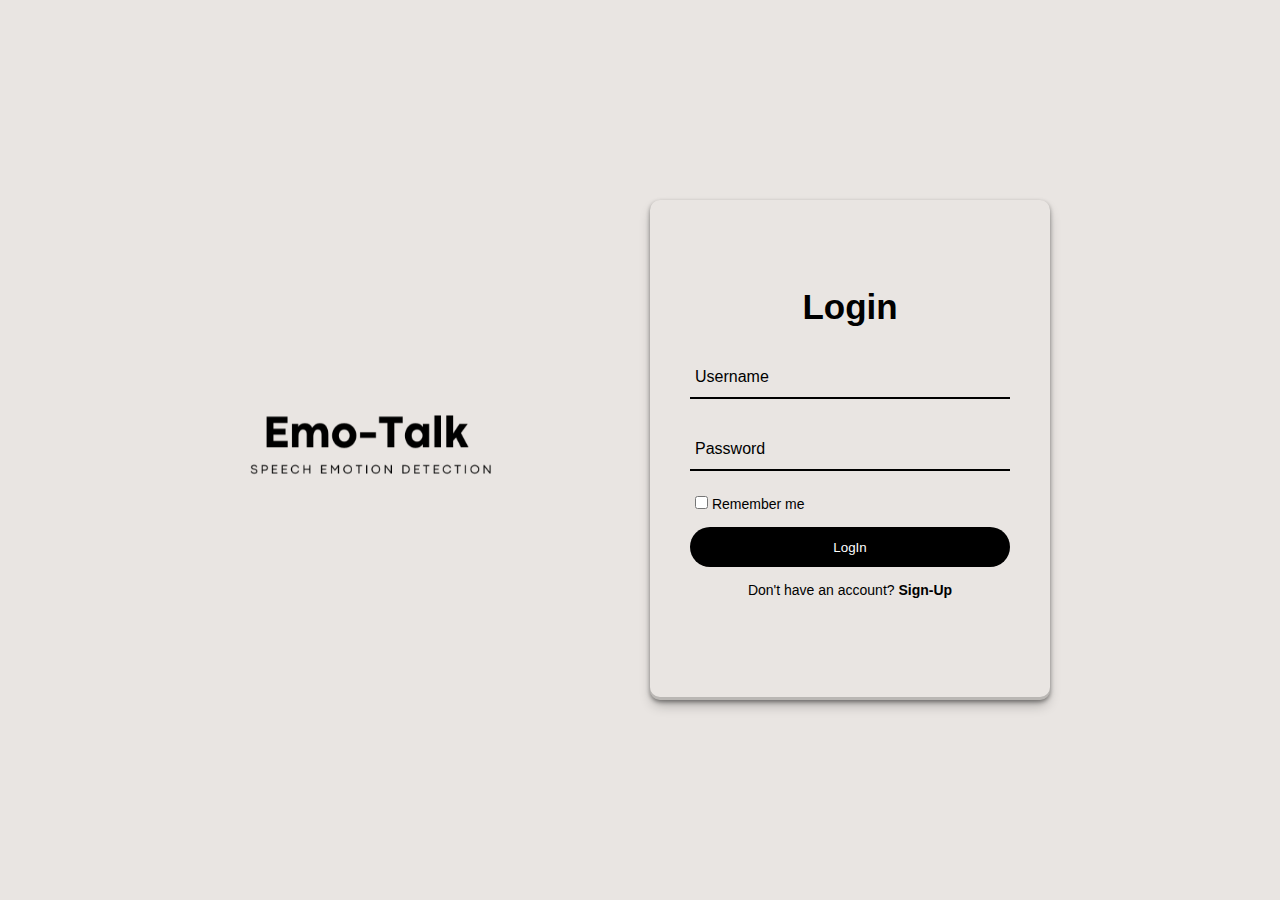
==== public/login/index.html @ 53bcfb70 "Landing page with login feature is added." ====
<!DOCTYPE html>
<html lang="en">
  <head>
    <meta charset="UTF-8" />
    <meta http-equiv="X-UA-Compatible" content="IE=edge" />
    <meta name="viewport" content="width=device-width, initial-scale=1.0" />
    <title>LogIn</title>
    <!-- CSS -->
    <link rel="stylesheet" href="./style.css">
    <!-- FAVICON -->
    <link rel="shortcut icon" href="../assets/images/favicon.png" type="image/x-icon">
  </head>
  <body>
    <!-- HEADER -->
    
    <header>
      <img src="../assets/images/logo.png" alt="logo">
      
    </header>

    <!-- MAIN -->
    <div class="wrapper">
      <div class="form-wrapper sign-in">
        <form action="">
          <h2>Login</h2>
          <div class="input-group">
            <input id="login_username" type="text" required />
            <label for="login_username">Username</label>
          </div>
          <div class="input-group">
            <input id="login_password" type="password" required />
            <label for="login_password">Password</label>
          </div>
          <div class="remember">
            <input id="login_checkbox" type="checkbox" />
            <label for="login_checkbox">Remember me</label>
          </div>
          <button type="submit">LogIn</button>
          <div class="signUp-link">
            <!-- <p><span>Forgot Password?</span></p> -->
            <p>
              Don't have an account?
              <a href="#" class="signUpBtn-link">Sign-Up</a>
            </p>
          </div>
        </form>
      </div>

      <div class="form-wrapper sign-up">
        <form action="">
          <h2>Sign Up</h2>
          <div class="input-group">
            <input id="signup_username" type="text" required />
            <label for="signup_username">Username</label>
          </div>
          <div class="input-group">
            <input id="signup_email" type="email" required />
            <label for="signup_email">Email</label>
          </div>
          <div class="input-group">
            <input id="signup_password" type="password" required />
            <label for="signup_password">Password</label>
          </div>
          <div class="remember">
            <input id="signup_checkbox" type="checkbox" />
            <label for="signup_checkbox"
              >I agree to the terms & conditions</label
            >
          </div>
          <button type="submit">SignUp</button>
          <div class="signUp-link">
            <p>
              Already have an account?
              <a href="#" class="signInBtn-link">Sign-In</a>
            </p>
          </div>
        </form>
      </div>
    </div>
    <script src="./script.js"></script>
  </body>
</html>
---- public/login/style.css ----
@import url('https://fonts.googleapis.com/css2?family=Montserrat:wght@200;300;400;500;600;700;800;900&display=swap');

* {
  margin: 0;
  padding: 0;
  box-sizing: border-box;
  font-family: "Poppins", sans-serif;
}

body {
  display: flex;
  justify-content: center;
  align-items: center;
  min-height: 100vh;
  background: #E9E5E2;
}

img[alt='logo'] {
  height: 150px;
  width: 320px;
  margin-right: 100px;
}

.wrapper {
  position: relative;
  width: 400px;
  height: 500px;
  background: #E9E5E2;
  box-shadow: rgba(0, 0, 0, 0.4) 0px 2px 4px,
    rgba(0, 0, 0, 0.3) 0px 7px 13px -3px,
    rgba(0, 0, 0, 0.2) 0px -3px 0px inset;
  border-radius: 10px;
  padding: 40px;
  color: #000000;
  overflow: hidden;
}

.form-wrapper {
  display: flex;
  justify-content: center;
  align-items: center;
  width: 100%;
  height: 100%;
  transition: 0.5s ease-in-out;
}

.wrapper.active .form-wrapper.sign-in {
  transform: translateY(-450px);
}

.wrapper .form-wrapper.sign-up {
  position: absolute;
  top: 500px;
  left: 0;
}

.wrapper.active .form-wrapper.sign-up {
  transform: translateY(-500px);
}

h2 {
  font-size: 35px;
  text-align: center;
}

.input-group {
  position: relative;
  margin: 30px 0;
  border-bottom: 2px solid #000000;
}

.input-group label {
  position: absolute;
  top: 50%;
  left: 5px;
  transform: translateY(-50%);
  font-size: 16px;
  color: #000000;
  pointer-events: none;
  transition: 0.5s;
}

.input-group input {
  width: 320px;
  height: 40px;
  font-size: 16px;
  padding: 0 5px;
  background: transparent;
  border: none;
  outline: none;
}

.input-group input:focus~label,
.input-group input:valid~label {
  top: -5px;
}

.remember {
  margin: -5px 0 15px 5px;
  font-size: 14px;
}

.remember input {
  accent-color: #000000;
  cursor: pointer;
  background-color: #E9E5E2;
}

button {
  position: relative;
  width: 100%;
  height: 40px;
  background: #000000;
  box-shadow: 16px;
  color: #fff;
  font-weight: 500;
  cursor: pointer;
  border-radius: 30px;
  border: none;
  outline: none;
}

.signUp-link {
  font-size: 14px;
  text-align: center;
  margin: 15px 0;
}

.signUp-link p a {
  color: #000000;
  text-decoration: none;
  font-weight: 600;
}

.signUp-link p a:hover {
  text-decoration: underline;
}
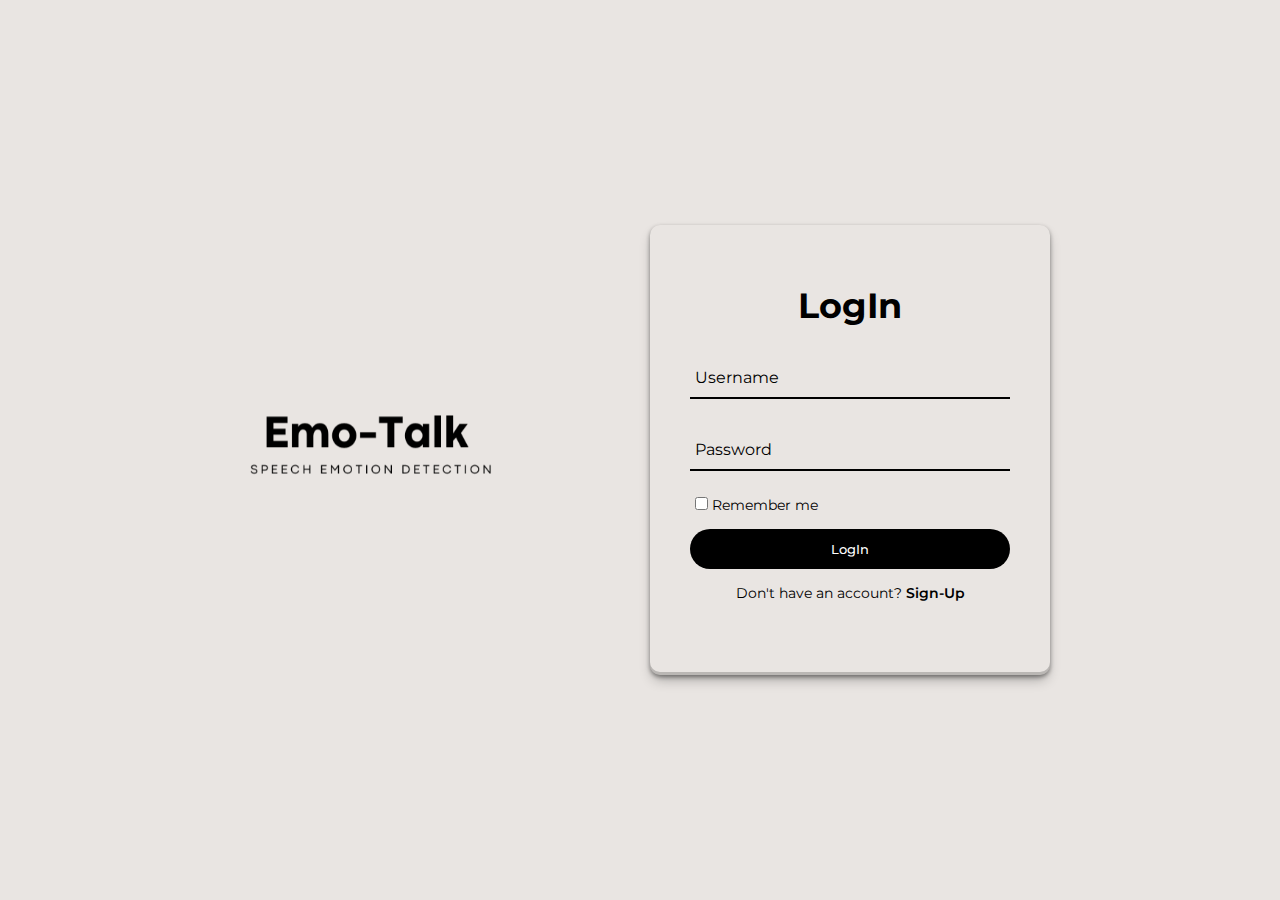
==== commit d5bbc80f: "UI of dashboard" ====
--- a/public/login/index.html
+++ b/public/login/index.html
@@ -22,7 +22,7 @@
     <div class="wrapper">
       <div class="form-wrapper sign-in">
         <form action="">
-          <h2>Login</h2>
+          <h2>LogIn</h2>
           <div class="input-group">
             <input id="login_username" type="text" required />
             <label for="login_username">Username</label>
@@ -48,7 +48,7 @@
 
       <div class="form-wrapper sign-up">
         <form action="">
-          <h2>Sign Up</h2>
+          <h2>SignUp</h2>
           <div class="input-group">
             <input id="signup_username" type="text" required />
             <label for="signup_username">Username</label>
--- a/public/login/style.css
+++ b/public/login/style.css
@@ -4,7 +4,7 @@
   margin: 0;
   padding: 0;
   box-sizing: border-box;
-  font-family: "Poppins", sans-serif;
+    font-family: "Montserrat", sans-serif;
 }
 
 body {
@@ -24,7 +24,7 @@
 .wrapper {
   position: relative;
   width: 400px;
-  height: 500px;
+  height: 450px;
   background: #E9E5E2;
   box-shadow: rgba(0, 0, 0, 0.4) 0px 2px 4px,
     rgba(0, 0, 0, 0.3) 0px 7px 13px -3px,
@@ -60,6 +60,7 @@
 
 h2 {
   font-size: 35px;
+  /* font-weight: 800; */
   text-align: center;
 }
 
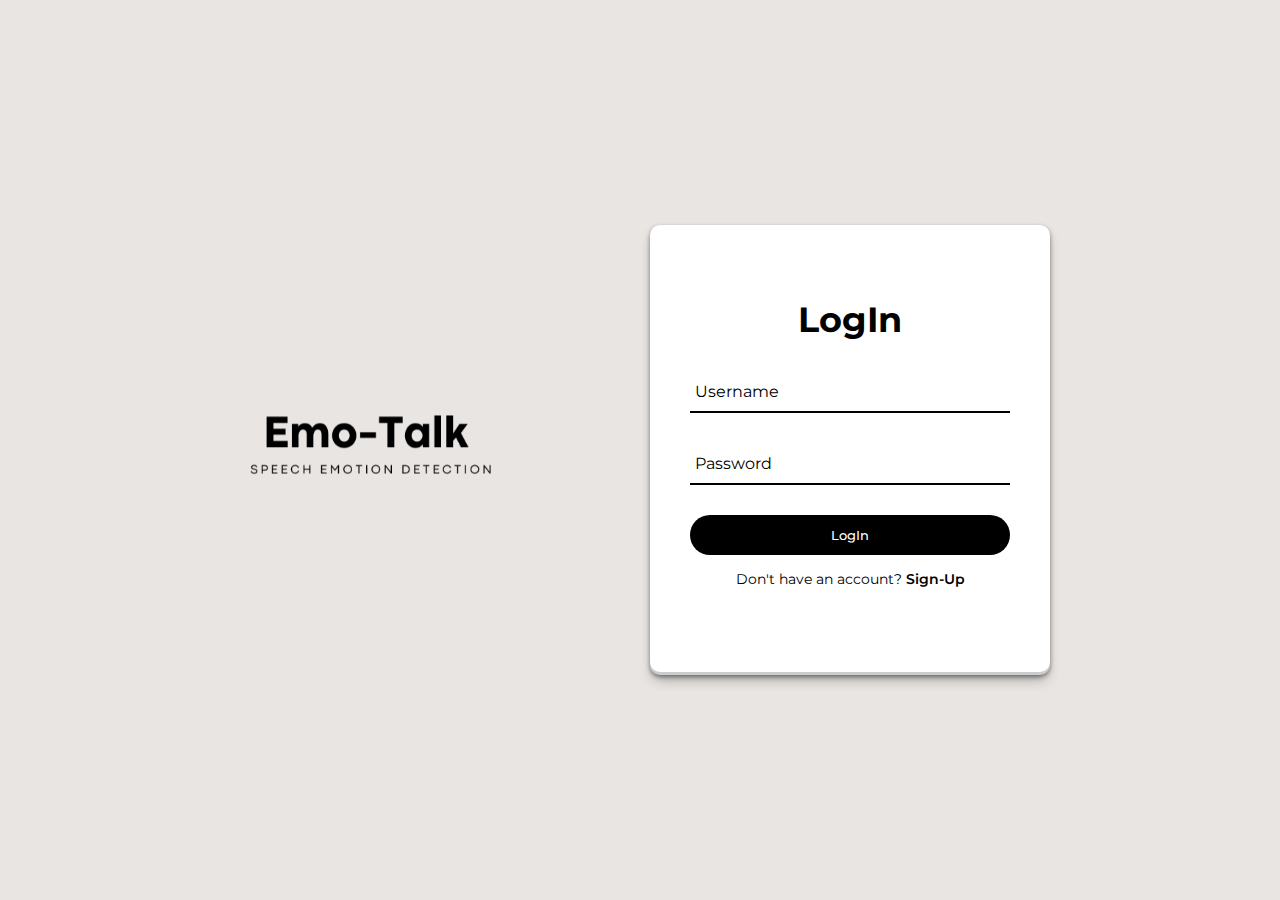
==== commit 7e9f6488: "login" ====
--- a/public/login/index.html
+++ b/public/login/index.html
@@ -6,7 +6,7 @@
     <meta name="viewport" content="width=device-width, initial-scale=1.0" />
     <title>LogIn</title>
     <!-- CSS -->
-    <link rel="stylesheet" href="./style.css">
+    <link rel="stylesheet" href="style.css">
     <!-- FAVICON -->
     <link rel="shortcut icon" href="../assets/images/favicon.png" type="image/x-icon">
   </head>
@@ -21,23 +21,19 @@
     <!-- MAIN -->
     <div class="wrapper">
       <div class="form-wrapper sign-in">
-        <form action="">
+        <form action="" method="">
           <h2>LogIn</h2>
           <div class="input-group">
-            <input id="login_username" type="text" required />
+            <input id="login_username" name="username" type="text" required />
             <label for="login_username">Username</label>
           </div>
           <div class="input-group">
-            <input id="login_password" type="password" required />
+            <input id="login_password" name="password" type="password" required />
             <label for="login_password">Password</label>
           </div>
-          <div class="remember">
-            <input id="login_checkbox" type="checkbox" />
-            <label for="login_checkbox">Remember me</label>
-          </div>
+          
           <button type="submit">LogIn</button>
           <div class="signUp-link">
-            <!-- <p><span>Forgot Password?</span></p> -->
             <p>
               Don't have an account?
               <a href="#" class="signUpBtn-link">Sign-Up</a>
@@ -47,26 +43,17 @@
       </div>
 
       <div class="form-wrapper sign-up">
-        <form action="">
+        <form action="" method="">
           <h2>SignUp</h2>
           <div class="input-group">
-            <input id="signup_username" type="text" required />
+            <input id="signup_username" name="username" type="text" required />
             <label for="signup_username">Username</label>
           </div>
           <div class="input-group">
-            <input id="signup_email" type="email" required />
-            <label for="signup_email">Email</label>
-          </div>
-          <div class="input-group">
-            <input id="signup_password" type="password" required />
+            <input id="signup_password" name="password"  type="password" required />
             <label for="signup_password">Password</label>
           </div>
-          <div class="remember">
-            <input id="signup_checkbox" type="checkbox" />
-            <label for="signup_checkbox"
-              >I agree to the terms & conditions</label
-            >
-          </div>
+          
           <button type="submit">SignUp</button>
           <div class="signUp-link">
             <p>
@@ -77,6 +64,21 @@
         </form>
       </div>
     </div>
-    <script src="./script.js"></script>
+    <script src="login.js"></script>
+    <script>
+      
+        const signInBtnLink = document.querySelector(".signInBtn-link"),
+          signUpBtnLink = document.querySelector(".signUpBtn-link"),
+          wrapper = document.querySelector(".wrapper");
+
+        signUpBtnLink.addEventListener("click", () => {
+          wrapper.classList.toggle("active");
+        });
+
+        signInBtnLink.addEventListener("click", () => {
+          wrapper.classList.toggle("active");
+        });
+
+    </script>
   </body>
 </html>
--- a/public/login/style.css
+++ b/public/login/style.css
@@ -21,11 +21,30 @@
   margin-right: 100px;
 }
 
+button {
+  position: relative;
+  width: 100%;
+  height: 40px;
+  background: #000000;
+  box-shadow: 16px;
+  color: #fff;
+  font-weight: 500;
+  cursor: pointer;
+  border-radius: 30px;
+  border: none;
+  outline: none;
+}
+
+h2 {
+  font-size: 35px;
+  text-align: center;
+}
+
 .wrapper {
   position: relative;
   width: 400px;
   height: 450px;
-  background: #E9E5E2;
+  background: #fff;
   box-shadow: rgba(0, 0, 0, 0.4) 0px 2px 4px,
     rgba(0, 0, 0, 0.3) 0px 7px 13px -3px,
     rgba(0, 0, 0, 0.2) 0px -3px 0px inset;
@@ -58,12 +77,6 @@
   transform: translateY(-500px);
 }
 
-h2 {
-  font-size: 35px;
-  /* font-weight: 800; */
-  text-align: center;
-}
-
 .input-group {
   position: relative;
   margin: 30px 0;
@@ -86,7 +99,7 @@
   height: 40px;
   font-size: 16px;
   padding: 0 5px;
-  background: transparent;
+  background-color: #fff;
   border: none;
   outline: none;
 }
@@ -94,31 +107,6 @@
 .input-group input:focus~label,
 .input-group input:valid~label {
   top: -5px;
-}
-
-.remember {
-  margin: -5px 0 15px 5px;
-  font-size: 14px;
-}
-
-.remember input {
-  accent-color: #000000;
-  cursor: pointer;
-  background-color: #E9E5E2;
-}
-
-button {
-  position: relative;
-  width: 100%;
-  height: 40px;
-  background: #000000;
-  box-shadow: 16px;
-  color: #fff;
-  font-weight: 500;
-  cursor: pointer;
-  border-radius: 30px;
-  border: none;
-  outline: none;
 }
 
 .signUp-link {
